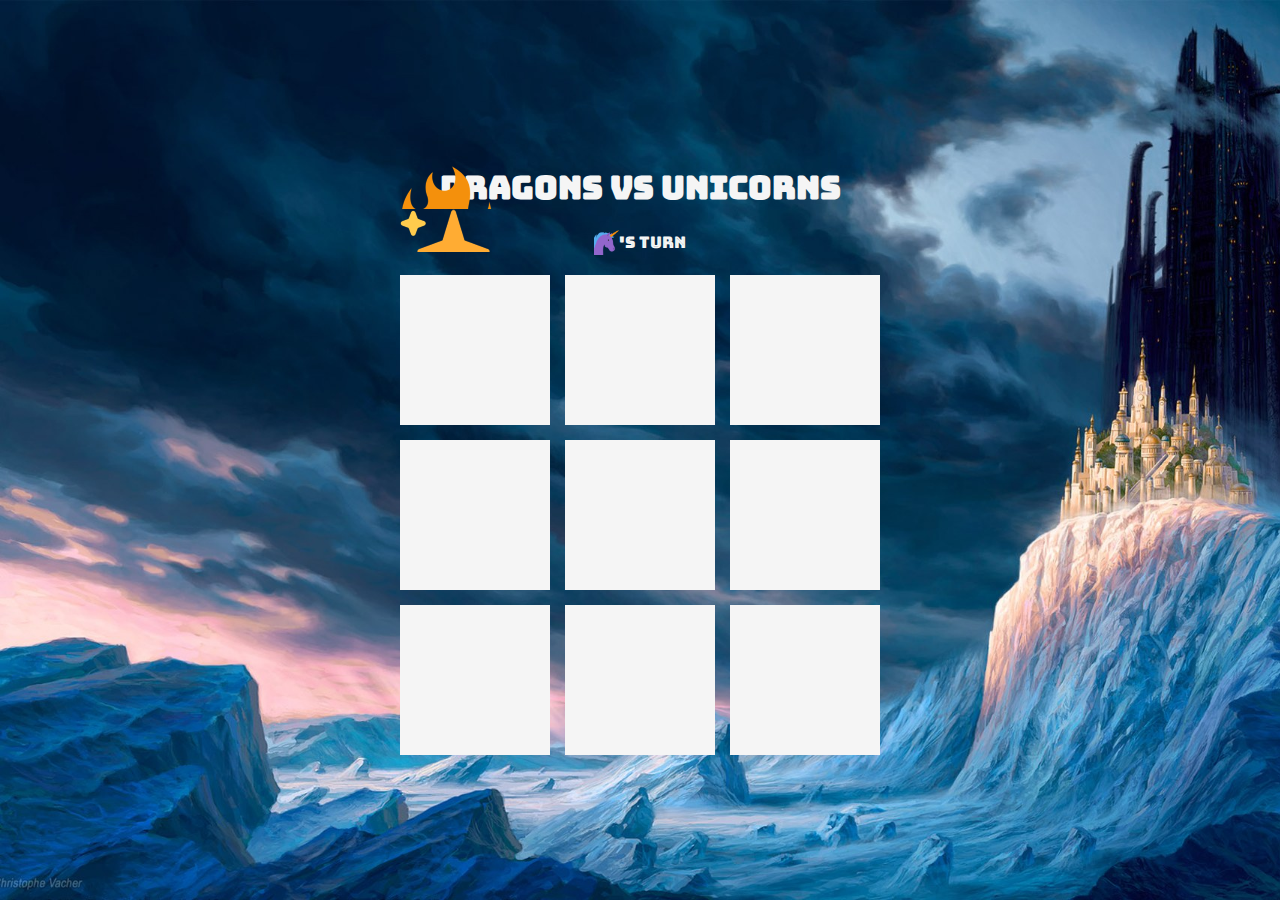
==== tic-tac-toe.html @ 196ed535 "resetBtn works but draw isn't" ====
<!DOCTYPE html>
<html lang="en">
<head>
  <meta charset="UTF-8">
  <meta name="viewport" content="width=device-width, initial-scale=1.0">
  <link rel="stylesheet" href="styles/main.css">
  <!-- <link href="https://fonts.googleapis.com/css2?family=Playfair+Display:ital,wght@1,700&family=Roboto:ital,wght@1,100&display=swap" rel="stylesheet"> -->
  <title>Tic Tac Toe: Dragons vs Unicorns</title>
</head>
<body>
  <div class="wrapper">
    <!-- https://www.pixelstalk.net/fantasy-backgrounds-free-download/ -->
    <h1>dragons <span>vs</span> unicorns</h1>
    <div class="current-status" id="currentStatus">
      <img src="./img/unicorn.png" alt="" class="current-img" id="currentImg">
      <p>'s turn</p>
    </div>
    <div class="board" id="board">
      <div class="cell" data-cell></div>
      <div class="cell" data-cell></div>
      <div class="cell" data-cell></div>
      <div class="cell" data-cell></div>
      <div class="cell" data-cell></div>
      <div class="cell" data-cell></div>
      <div class="cell" data-cell></div>
      <div class="cell" data-cell></div>
      <div class="cell" data-cell></div>
    </div>
    <div class="game-end-overlay" id="gameEndOverlay">
      <div data-winning-message-text></div>
      <button class="reset-button" id="resetButton">play again</button>
    </div>
  </div>
  <script src="../js/app.js"></script>
</body>
</html>
---- styles/main.css ----
/* --- Universal Box Sizing with Inheritance --- */
@import url("https://fonts.googleapis.com/css2?family=Bungee+Inline&display=swap");
html {
  -webkit-box-sizing: border-box;
          box-sizing: border-box;
}

*, *:before, *:after {
  -webkit-box-sizing: inherit;
          box-sizing: inherit;
}

:root {
  --cell-size: 150px;
}

/* --- Styles --- */
body {
  margin: 0;
  padding: 0;
  background-image: url("../img/fantasy-bg.jpg");
  background-size: cover;
  min-height: 100vh;
  display: -webkit-box;
  display: -ms-flexbox;
  display: flex;
  -webkit-box-pack: center;
      -ms-flex-pack: center;
          justify-content: center;
  -webkit-box-align: center;
      -ms-flex-align: center;
          align-items: center;
  text-align: center;
  overflow: hidden;
  font-family: 'Bungee Inline', cursive;
  color: #f5f5f5;
}

h1 {
  position: relative;
}

h1::before, h1::after {
  content: '';
  width: 100%;
  height: 100%;
  display: block;
  position: absolute;
  background-repeat: no-repeat;
}

h1::before {
  background-image: url("../img/fire.png");
  left: 0;
}

h1::after {
  background-image: url("../img/stars.png");
  right: 0;
}

.current-status {
  display: -webkit-box;
  display: -ms-flexbox;
  display: flex;
  -webkit-box-pack: center;
      -ms-flex-pack: center;
          justify-content: center;
  -webkit-box-align: center;
      -ms-flex-align: center;
          align-items: center;
  margin-bottom: 20px;
}

.current-status p {
  margin: 0;
}

.current-status img {
  width: auto;
  height: 25px;
}

.board {
  display: -ms-grid;
  display: grid;
  -ms-grid-columns: (auto)[3];
      grid-template-columns: repeat(3, auto);
  -ms-grid-rows: (auto)[3];
      grid-template-rows: repeat(3, auto);
  grid-gap: 15px;
  width: 100%;
  height: 100%;
}

.board.unicorn .cell:not(.dragon):not(.unicorn):hover::before, .board.dragon .cell:not(.dragon):not(.unicorn):hover::before {
  content: '';
  width: 70%;
  height: 70%;
  display: block;
  position: absolute;
  background-repeat: no-repeat;
  top: 50%;
  left: 50%;
  -webkit-transform: translate3d(-50%, -50%, 0);
          transform: translate3d(-50%, -50%, 0);
  background-size: contain;
  opacity: 50%;
}

.board.unicorn .cell:not(.dragon):hover::before {
  background-image: url("../img/unicorn.png");
}

.board.dragon .cell:not(.unicorn):hover::before {
  background-image: url("../img/dragon.png");
}

.cell {
  background-color: #f5f5f5;
  width: var(--cell-size);
  height: var(--cell-size);
  cursor: pointer;
  position: relative;
}

.cell.dragon, .cell.unicorn {
  position: relative;
  cursor: not-allowed;
}

.cell.dragon::before, .cell.unicorn::before {
  content: '';
  width: 70%;
  height: 70%;
  display: block;
  position: absolute;
  background-repeat: no-repeat;
  top: 50%;
  left: 50%;
  -webkit-transform: translate3d(-50%, -50%, 0);
          transform: translate3d(-50%, -50%, 0);
  background-size: contain;
}

.cell.dragon::before {
  background-image: url("../img/dragon.png");
}

.cell.unicorn::before {
  background-image: url("../img/unicorn.png");
}

.game-end-overlay {
  display: none;
  position: fixed;
  top: 0;
  left: 0;
  right: 0;
  bottom: 0;
  background-color: black;
}

.game-end-overlay.show {
  display: -webkit-box;
  display: -ms-flexbox;
  display: flex;
  -webkit-box-orient: vertical;
  -webkit-box-direction: normal;
      -ms-flex-direction: column;
          flex-direction: column;
  -webkit-box-pack: center;
      -ms-flex-pack: center;
          justify-content: center;
  -webkit-box-align: center;
      -ms-flex-align: center;
          align-items: center;
}

.reset-button {
  color: #f5f5f5;
  font-family: 'Bungee Inline', cursive;
  border: none;
  padding: 10px 20px;
  background-color: #a186be;
  -webkit-box-shadow: 5px 5px 0 #55acee;
          box-shadow: 5px 5px 0 #55acee;
  cursor: pointer;
  -webkit-transition: -webkit-transform 0.1s ease-in-out;
  transition: -webkit-transform 0.1s ease-in-out;
  transition: transform 0.1s ease-in-out;
  transition: transform 0.1s ease-in-out, -webkit-transform 0.1s ease-in-out;
}

.reset-button:hover {
  -webkit-transform: scale(1.2);
          transform: scale(1.2);
}
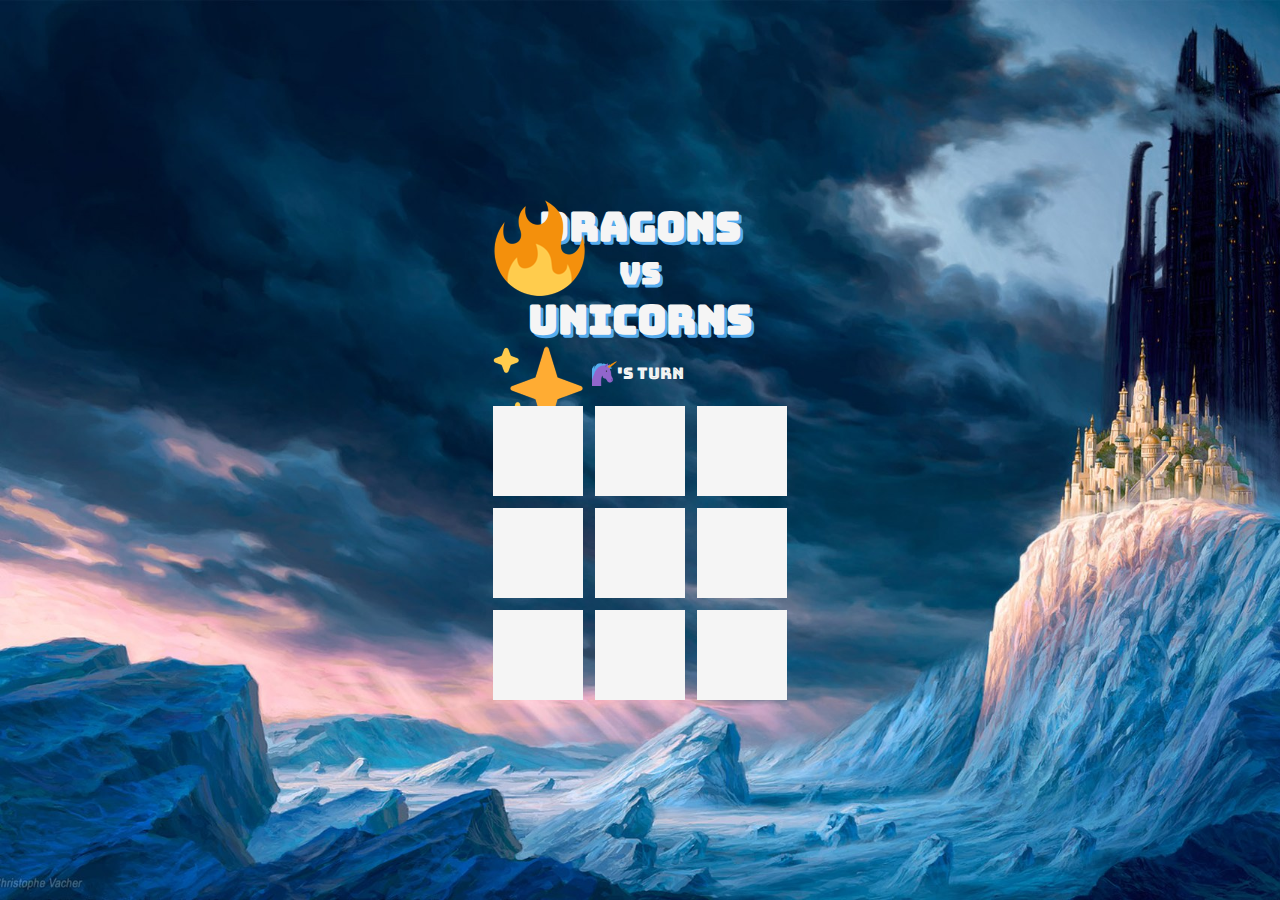
==== commit 7d16de10: "YASSS GOT IMG STATUS WORKING" ====
--- a/tic-tac-toe.html
+++ b/tic-tac-toe.html
@@ -12,7 +12,7 @@
     <!-- https://www.pixelstalk.net/fantasy-backgrounds-free-download/ -->
     <h1>dragons <span>vs</span> unicorns</h1>
     <div class="current-status" id="currentStatus">
-      <img src="./img/unicorn.png" alt="" class="current-img" id="currentImg">
+      <img src="./img/unicorn.png" alt="" id="currentBeastImg">
       <p>'s turn</p>
     </div>
     <div class="board" id="board">
--- a/styles/main.css
+++ b/styles/main.css
@@ -11,7 +11,8 @@
 }
 
 :root {
-  --cell-size: 150px;
+  --cell-size: 90px;
+  --h1-font-size: 40px;
 }
 
 /* --- Styles --- */
@@ -38,6 +39,11 @@
 
 h1 {
   position: relative;
+  max-width: 100%;
+  margin: 0 auto 5%;
+  text-align: center;
+  font-size: var(--h1-font-size);
+  text-shadow: 3px 3px #55acee;
 }
 
 h1::before, h1::after {
@@ -57,6 +63,11 @@
 h1::after {
   background-image: url("../img/stars.png");
   right: 0;
+}
+
+h1 span {
+  display: block;
+  font-size: 30px;
 }
 
 .current-status {
@@ -73,7 +84,7 @@
 }
 
 .current-status p {
-  margin: 0;
+  margin: 0 5px 0 0;
 }
 
 .current-status img {
@@ -88,7 +99,7 @@
       grid-template-columns: repeat(3, auto);
   -ms-grid-rows: (auto)[3];
       grid-template-rows: repeat(3, auto);
-  grid-gap: 15px;
+  grid-gap: 12px;
   width: 100%;
   height: 100%;
 }
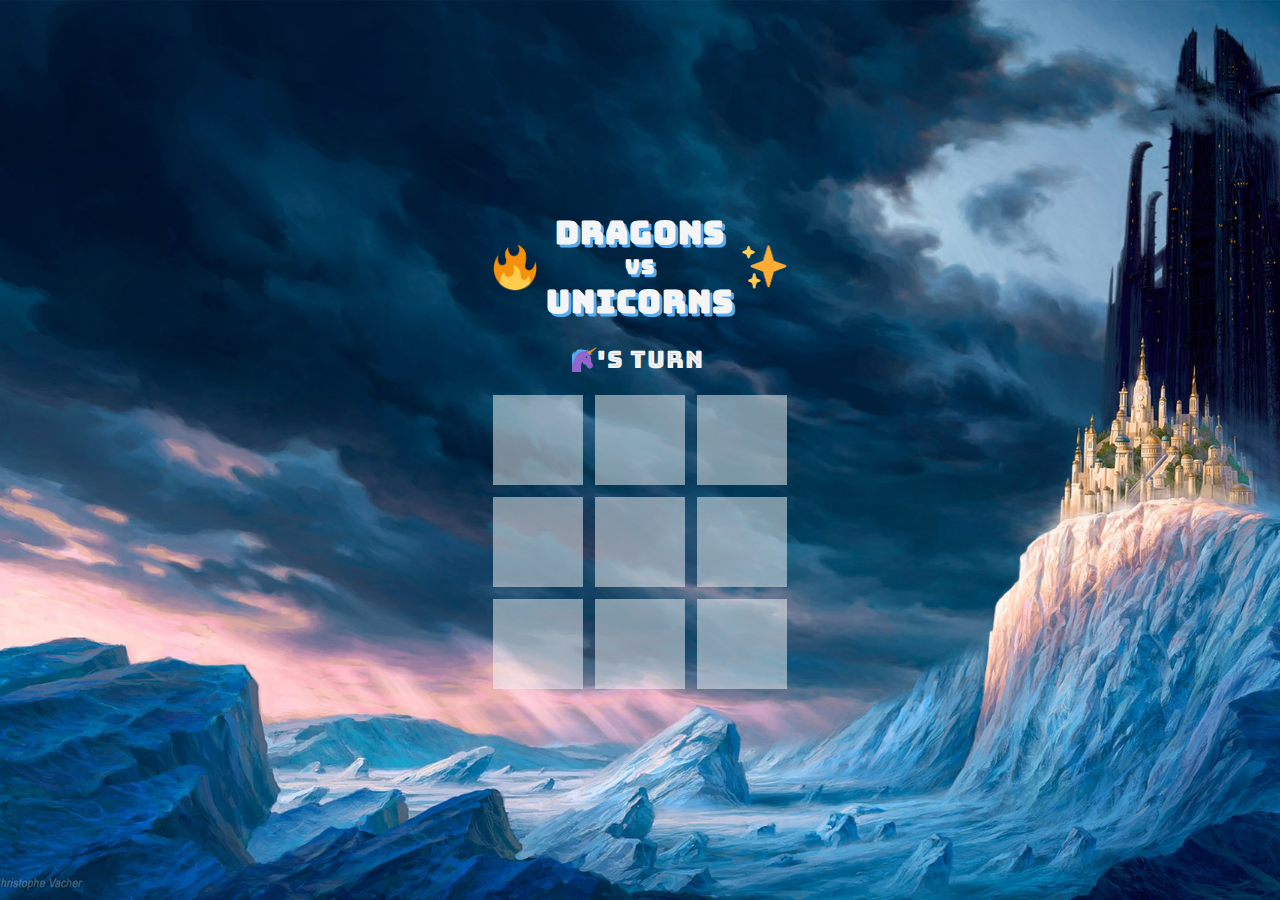
==== commit d3128b57: "basic button ative styles look good" ====
--- a/tic-tac-toe.html
+++ b/tic-tac-toe.html
@@ -27,8 +27,10 @@
       <div class="cell" data-cell></div>
     </div>
     <div class="game-end-overlay" id="gameEndOverlay">
-      <div data-winning-message-text></div>
-      <button class="reset-button" id="resetButton">play again</button>
+      <p data-winning-message-text></p>
+      <div class="btn-container">
+        <button class="reset-button" id="resetButton">play again</button>
+      </div>
     </div>
   </div>
   <script src="../js/app.js"></script>
--- a/styles/main.css
+++ b/styles/main.css
@@ -11,8 +11,7 @@
 }
 
 :root {
-  --cell-size: 90px;
-  --h1-font-size: 40px;
+  --h1-font-size: 32px;
 }
 
 /* --- Styles --- */
@@ -40,7 +39,7 @@
 h1 {
   position: relative;
   max-width: 100%;
-  margin: 0 auto 5%;
+  margin: 0 auto 7%;
   text-align: center;
   font-size: var(--h1-font-size);
   text-shadow: 3px 3px #55acee;
@@ -48,26 +47,37 @@
 
 h1::before, h1::after {
   content: '';
-  width: 100%;
-  height: 100%;
   display: block;
   position: absolute;
   background-repeat: no-repeat;
+  background-size: 100%;
+  top: 50%;
+  -webkit-transform: translateY(-50%);
+          transform: translateY(-50%);
 }
 
 h1::before {
   background-image: url("../img/fire.png");
   left: 0;
+  width: calc( 93px / 2.1);
+  height: calc( 96px / 2.1);
 }
 
 h1::after {
   background-image: url("../img/stars.png");
   right: 0;
+  width: calc( 91px / 2);
+  height: calc( 88px / 2);
 }
 
 h1 span {
   display: block;
-  font-size: 30px;
+  font-size: 20px;
+}
+
+h1,
+p {
+  letter-spacing: 1px;
 }
 
 .current-status {
@@ -85,6 +95,7 @@
 
 .current-status p {
   margin: 0 5px 0 0;
+  font-size: 24px;
 }
 
 .current-status img {
@@ -95,10 +106,10 @@
 .board {
   display: -ms-grid;
   display: grid;
-  -ms-grid-columns: (auto)[3];
-      grid-template-columns: repeat(3, auto);
-  -ms-grid-rows: (auto)[3];
-      grid-template-rows: repeat(3, auto);
+  -ms-grid-columns: (minmax(90px, 1fr))[3];
+      grid-template-columns: repeat(3, minmax(90px, 1fr));
+  -ms-grid-rows: (minmax(90px, 1fr))[3];
+      grid-template-rows: repeat(3, minmax(90px, 1fr));
   grid-gap: 12px;
   width: 100%;
   height: 100%;
@@ -129,14 +140,20 @@
 
 .cell {
   background-color: #f5f5f5;
-  width: var(--cell-size);
-  height: var(--cell-size);
   cursor: pointer;
   position: relative;
+  opacity: 0.5;
+  -webkit-transition: opacity 0.2s ease-in-out;
+  transition: opacity 0.2s ease-in-out;
+}
+
+.cell:hover {
+  opacity: 1;
 }
 
 .cell.dragon, .cell.unicorn {
   position: relative;
+  opacity: 1;
   cursor: not-allowed;
 }
 
@@ -188,9 +205,15 @@
           align-items: center;
 }
 
+.btn-container {
+  position: relative;
+}
+
 .reset-button {
   color: #f5f5f5;
   font-family: 'Bungee Inline', cursive;
+  font-size: 30px;
+  white-space: nowrap;
   border: none;
   padding: 10px 20px;
   background-color: #a186be;
@@ -201,9 +224,17 @@
   transition: -webkit-transform 0.1s ease-in-out;
   transition: transform 0.1s ease-in-out;
   transition: transform 0.1s ease-in-out, -webkit-transform 0.1s ease-in-out;
+  position: relative;
 }
 
 .reset-button:hover {
   -webkit-transform: scale(1.2);
           transform: scale(1.2);
 }
+
+.reset-button:active {
+  top: 6px;
+  -webkit-box-shadow: 5px 0 0 #3ea1ec;
+          box-shadow: 5px 0 0 #3ea1ec;
+  background-color: #9475b5;
+}
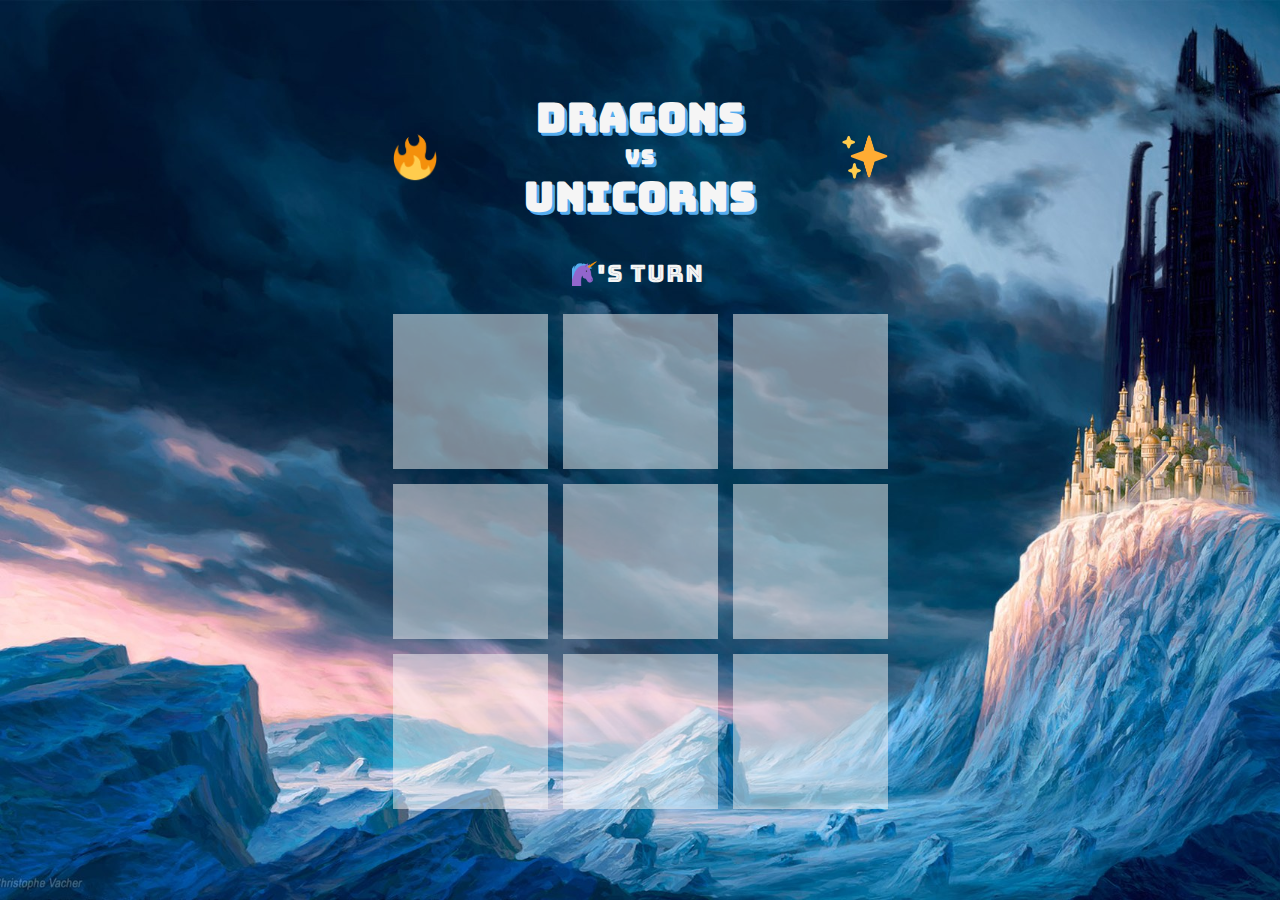
==== commit 539bd920: "win message correctly displays img" ====
--- a/tic-tac-toe.html
+++ b/tic-tac-toe.html
@@ -27,7 +27,10 @@
       <div class="cell" data-cell></div>
     </div>
     <div class="game-end-overlay" id="gameEndOverlay">
-      <p data-winning-message-text></p>
+      <div class="winning-message" data-winning-message>
+        <img src="" alt=""">
+        <p></p>
+      </div>
       <div class="btn-container">
         <button class="reset-button" id="resetButton">play again</button>
       </div>
--- a/styles/main.css
+++ b/styles/main.css
@@ -11,7 +11,17 @@
 }
 
 :root {
+  --cell-size: 90px;
+  --grid-gap: 12px;
   --h1-font-size: 32px;
+}
+
+@media (min-width: 600px) {
+  :root {
+    --cell-size: 155px;
+    --grid-gap: 15px;
+    --h1-font-size: 40px;
+  }
 }
 
 /* --- Styles --- */
@@ -90,7 +100,7 @@
   -webkit-box-align: center;
       -ms-flex-align: center;
           align-items: center;
-  margin-bottom: 20px;
+  margin-bottom: 25px;
 }
 
 .current-status p {
@@ -110,7 +120,7 @@
       grid-template-columns: repeat(3, minmax(90px, 1fr));
   -ms-grid-rows: (minmax(90px, 1fr))[3];
       grid-template-rows: repeat(3, minmax(90px, 1fr));
-  grid-gap: 12px;
+  grid-gap: var(--grid-gap);
   width: 100%;
   height: 100%;
 }
@@ -142,6 +152,8 @@
   background-color: #f5f5f5;
   cursor: pointer;
   position: relative;
+  width: var(--cell-size);
+  height: var(--cell-size);
   opacity: 0.5;
   -webkit-transition: opacity 0.2s ease-in-out;
   transition: opacity 0.2s ease-in-out;
@@ -203,6 +215,12 @@
   -webkit-box-align: center;
       -ms-flex-align: center;
           align-items: center;
+}
+
+.winning-message-text {
+  display: -webkit-box;
+  display: -ms-flexbox;
+  display: flex;
 }
 
 .btn-container {
@@ -234,7 +252,8 @@
 
 .reset-button:active {
   top: 6px;
-  -webkit-box-shadow: 5px 0 0 #3ea1ec;
-          box-shadow: 5px 0 0 #3ea1ec;
+  left: 6px;
+  -webkit-box-shadow: none;
+          box-shadow: none;
   background-color: #9475b5;
 }
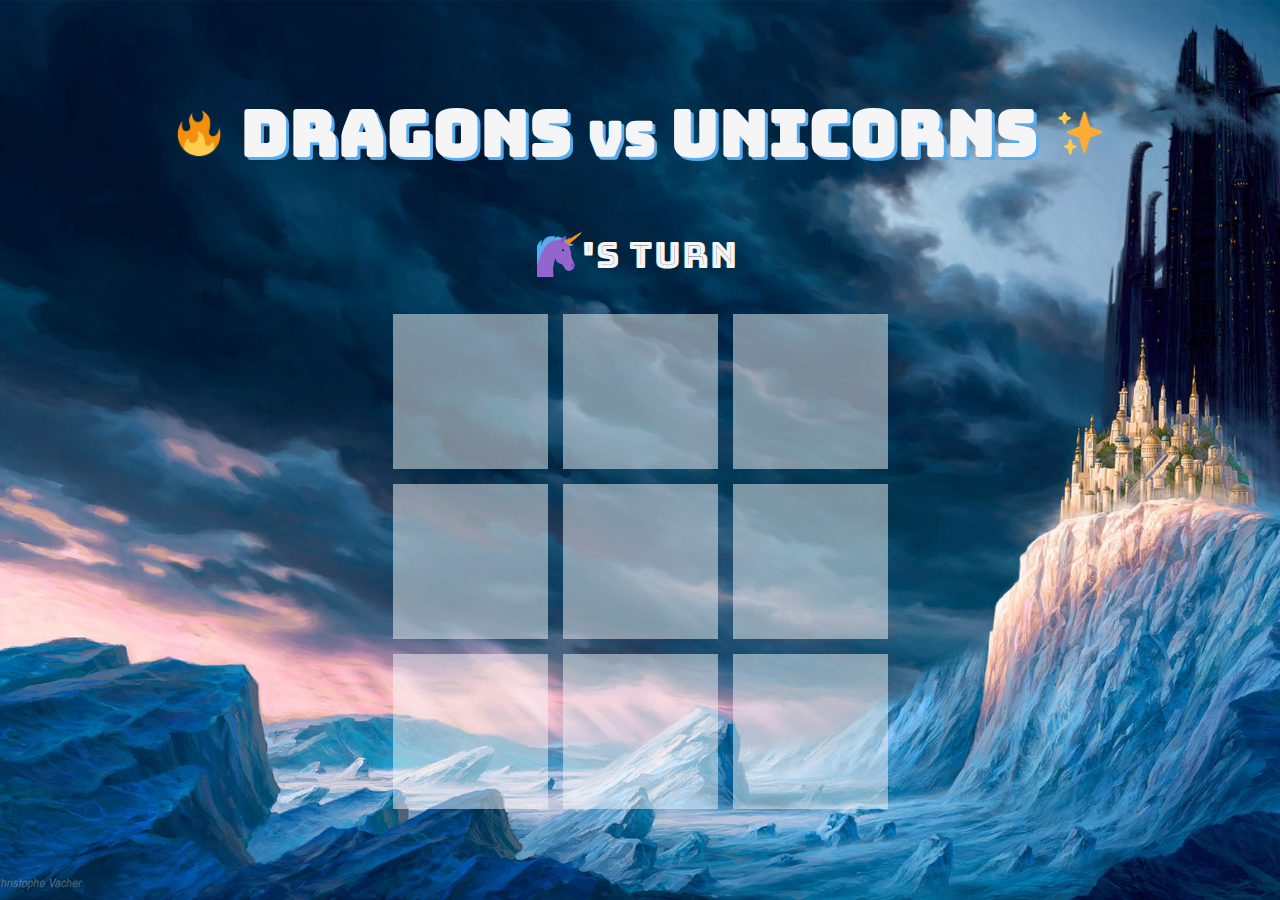
==== commit 5ac02139: "moved bg img credit" ====
--- a/tic-tac-toe.html
+++ b/tic-tac-toe.html
@@ -9,7 +9,6 @@
 </head>
 <body>
   <div class="wrapper">
-    <!-- https://www.pixelstalk.net/fantasy-backgrounds-free-download/ -->
     <h1>dragons <span>vs</span> unicorns</h1>
     <div class="current-status" id="currentStatus">
       <img src="./img/unicorn.png" alt="" id="currentBeastImg">
@@ -28,7 +27,6 @@
     </div>
     <div class="game-end-overlay" id="gameEndOverlay">
       <div class="winning-message" data-winning-message>
-        <img src="" alt=""">
         <p></p>
       </div>
       <div class="btn-container">
--- a/styles/main.css
+++ b/styles/main.css
@@ -14,13 +14,32 @@
   --cell-size: 90px;
   --grid-gap: 12px;
   --h1-font-size: 32px;
+  --h1-span-font-size: 24px;
+  --current-status-font-size: 24px;
+  --current-beast-img-height: 32px;
+  --winning-beast-img-width: 100px;
+  --winning-msg-font-size: 48px;
+  --reset-btn-font-size: 30px;
 }
 
 @media (min-width: 600px) {
   :root {
     --cell-size: 155px;
     --grid-gap: 15px;
-    --h1-font-size: 40px;
+    --h1-font-size: 56px;
+    --h1-span-font-size: 40px;
+    --current-status-font-size: 36px;
+    --current-beast-img-height: 45px;
+  }
+}
+
+@media (min-width: 1024px) {
+  :root {
+    --h1-font-size: 64px;
+    --h1-span-font-size: 48px;
+    --winning-msg-font-size: 72px;
+    --reset-btn-font-size: 48px;
+    --winning-beast-img-width: 150px;
   }
 }
 
@@ -41,7 +60,6 @@
       -ms-flex-align: center;
           align-items: center;
   text-align: center;
-  overflow: hidden;
   font-family: 'Bungee Inline', cursive;
   color: #f5f5f5;
 }
@@ -73,6 +91,12 @@
   height: calc( 96px / 2.1);
 }
 
+@media (min-width: 1024px) {
+  h1::before {
+    left: -64px;
+  }
+}
+
 h1::after {
   background-image: url("../img/stars.png");
   right: 0;
@@ -80,9 +104,21 @@
   height: calc( 88px / 2);
 }
 
+@media (min-width: 1024px) {
+  h1::after {
+    right: -64px;
+  }
+}
+
 h1 span {
   display: block;
-  font-size: 20px;
+  font-size: var(--h1-span-font-size);
+}
+
+@media (min-width: 1024px) {
+  h1 span {
+    display: inline;
+  }
 }
 
 h1,
@@ -103,14 +139,20 @@
   margin-bottom: 25px;
 }
 
+@media (min-width: 1024px) {
+  .current-status {
+    margin-bottom: 35px;
+  }
+}
+
 .current-status p {
   margin: 0 5px 0 0;
-  font-size: 24px;
+  font-size: var(--current-status-font-size);
 }
 
 .current-status img {
   width: auto;
-  height: 25px;
+  height: var(--current-beast-img-height);
 }
 
 .board {
@@ -123,6 +165,8 @@
   grid-gap: var(--grid-gap);
   width: 100%;
   height: 100%;
+  max-width: 495px;
+  margin: 0 auto;
 }
 
 .board.unicorn .cell:not(.dragon):not(.unicorn):hover::before, .board.dragon .cell:not(.dragon):not(.unicorn):hover::before {
@@ -149,9 +193,9 @@
 }
 
 .cell {
+  cursor: pointer;
+  position: relative;
   background-color: #f5f5f5;
-  cursor: pointer;
-  position: relative;
   width: var(--cell-size);
   height: var(--cell-size);
   opacity: 0.5;
@@ -164,8 +208,8 @@
 }
 
 .cell.dragon, .cell.unicorn {
-  position: relative;
   opacity: 1;
+  position: relative;
   cursor: not-allowed;
 }
 
@@ -198,7 +242,7 @@
   left: 0;
   right: 0;
   bottom: 0;
-  background-color: black;
+  background-color: #0d1021;
 }
 
 .game-end-overlay.show {
@@ -217,10 +261,17 @@
           align-items: center;
 }
 
-.winning-message-text {
-  display: -webkit-box;
-  display: -ms-flexbox;
-  display: flex;
+.winning-message {
+  margin: -50px 0 20px;
+}
+
+.winning-message img {
+  width: var(--winning-beast-img-width);
+}
+
+.winning-message p {
+  font-size: var(--winning-msg-font-size);
+  margin: 0;
 }
 
 .btn-container {
@@ -230,7 +281,7 @@
 .reset-button {
   color: #f5f5f5;
   font-family: 'Bungee Inline', cursive;
-  font-size: 30px;
+  font-size: var(--reset-btn-font-size);
   white-space: nowrap;
   border: none;
   padding: 10px 20px;
